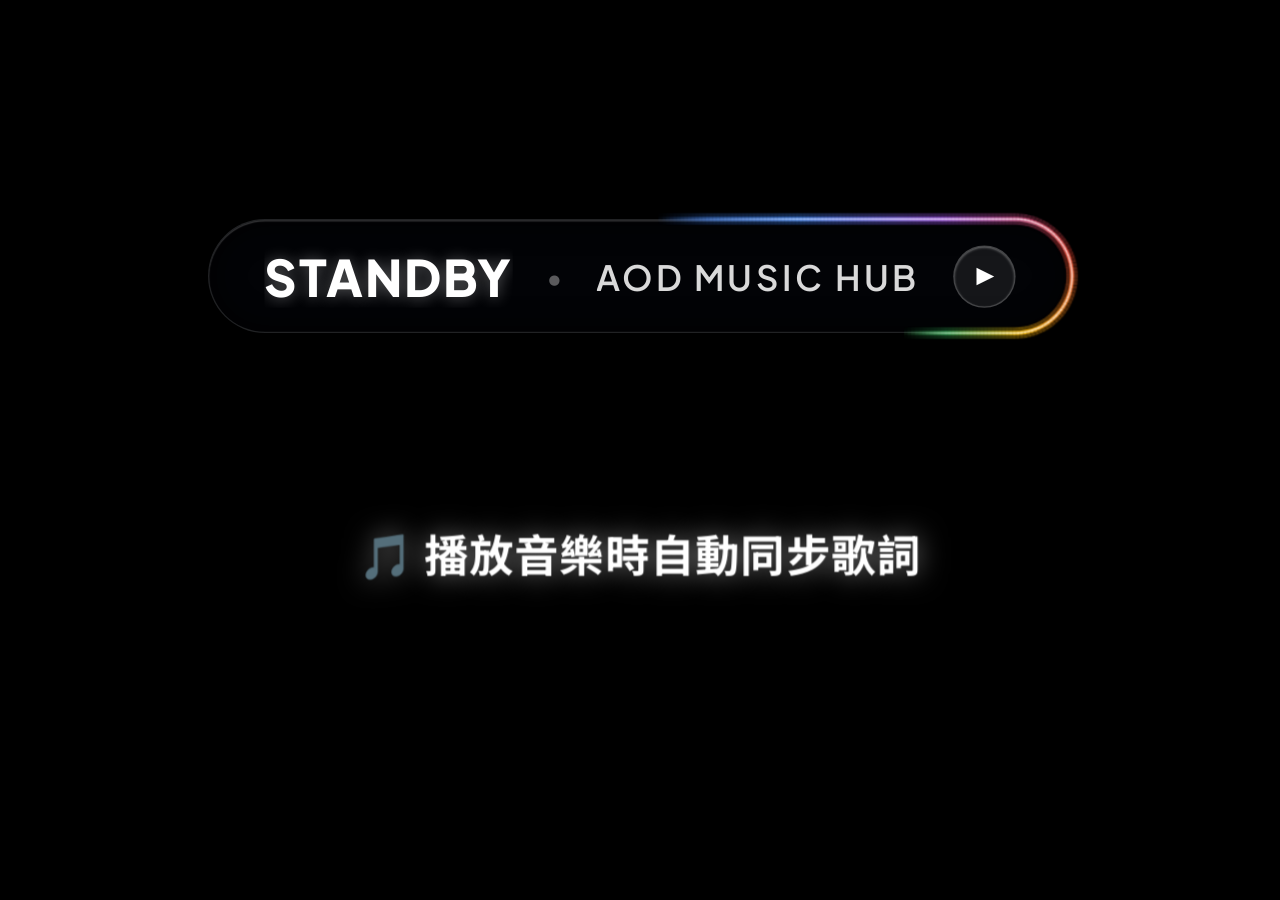
==== index.html @ 14600dde "feat(lively): release v1.0.0 音樂AOD電腦桌布視覺播放器 (Pristine Base Release)" ====
<!DOCTYPE html>
<html lang="zh-TW">
<head>
  <meta charset="UTF-8">
  <meta name="viewport" content="width=device-width, initial-scale=1.0">
  <title>Sci-Fi Dynamic Liquid Glass AOD Music Hub</title>
  
  <!-- CSS Stylesheet -->
  <link rel="stylesheet" href="css/style.css">

  <!-- Core Global Audio Listener (Declared globally for Lively Wallpaper) -->
  <script src="js/audio_listener.js"></script>
</head>
<body>

  <!-- Pure Pitch-Black Background Canvas Layer (0% GPU/CPU) -->
  <canvas id="bgCanvas"></canvas>

  <!-- Central AOD Hub -->
  <main class="liquid-aod-hub" id="centerHub">
    
    <!-- 🔮 3. Liquid Glass Capsule with Dynamic Moving Specular & Audio-Reactive Google Chroma Rim -->
    <div class="liquid-glass-capsule-wrapper" id="capsuleWrapper">
      <!-- 🌟 Constant-Perimeter-Arc-Length Google Chroma Canvas Rim (等弧長、等線速、羽化彗星光芒) -->
      <canvas class="rgb-aura-canvas" id="auraCanvas"></canvas>

      <!-- Core Deep Obsidian Sci-Fi Liquid Glass Capsule Pill -->
      <header class="liquid-glass-capsule" id="glassCapsule">
        <!-- 🌟 Dynamic Moving Specular Glass Sheen Sweep -->
        <div class="liquid-specular-beam" id="specularBeam"></div>

        <!-- Song Title -->
        <span class="capsule-title" id="trackTitle">STANDBY</span>
        
        <!-- Subtle Glass Divider -->
        <span class="capsule-divider">•</span>

        <!-- Artist Name -->
        <span class="capsule-artist" id="trackArtist">AOD MUSIC HUB</span>

        <!-- Play/Pause Status Symbol Badge (Pure Symbol, No Chinese Text) -->
        <div class="capsule-status-badge" id="playStatusBadge" title="播放狀態">
          <span class="status-icon" id="statusIcon">▶</span>
        </div>
      </header>
    </div>

    <!-- 🎵 4. Silky Continuous Conveyor Lyrics Viewport -->
    <section class="lyrics-viewport" id="lyricsViewport">
      <div class="lyrics-track" id="lyricsTrack">
        <div class="lyric-line is-active">🎵 播放音樂時自動同步歌詞</div>
      </div>
    </section>

  </main>

  <!-- JavaScript Modules -->
  <script src="js/color_thief.js"></script>
  <script src="js/background_fx.js"></script>
  <script src="js/lyrics_engine.js"></script>
  <script src="js/aura_beam.js"></script>
  <script src="js/app.js"></script>
</body>
</html>
---- css/style.css ----
@import url('https://fonts.googleapis.com/css2?family=Chakra+Petch:wght@500;700&family=Noto+Sans+TC:wght@400;500;700;900&family=Outfit:wght@400;600;700;800;900&family=Plus+Jakarta+Sans:wght@400;600;700;800&family=Rajdhani:wght@600;700;800&family=Space+Grotesk:wght@500;600;700;800&display=swap');

/* ==========================================================================
   1. Sci-Fi Liquid Glass AOD Design Tokens & Typography
   ========================================================================== */
:root {
  --bg-base: #000000;
  --text-primary: #ffffff;
  --text-secondary: rgba(255, 255, 255, 0.85);
  --text-muted: rgba(255, 255, 255, 0.45);
  --text-dim: rgba(255, 255, 255, 0.25);
  
  /* 🌟 Modern Geometric Tech Typography: Plus Jakarta Sans */
  --font-title: 'Plus Jakarta Sans', 'Noto Sans TC', sans-serif;
  --font-artist: 'Plus Jakarta Sans', sans-serif;
  --font-lyrics: 'Plus Jakarta Sans', 'Noto Sans TC', sans-serif;
  --font-mono: 'Space Grotesk', monospace;

  /* Google AI Open Trailing Arc Defaults (與 HTML 展示原型速度一致) */
  --flow-duration: 5.5s;
  --specular-duration: 6.0s;
  --rgb-opacity: 0.85;
  --rgb-blur: 10px;
}

/* Enable Houdini Angle Property for 100% Smooth Clockwise Arc Rotation */
@property --border-angle {
  syntax: "<angle>";
  inherits: true;
  initial-value: 0deg;
}

* {
  margin: 0;
  padding: 0;
  box-sizing: border-box;
  -webkit-font-smoothing: antialiased;
  -moz-osx-font-smoothing: grayscale;
}

body {
  background-color: var(--bg-base);
  color: var(--text-primary);
  overflow: hidden;
  width: 100vw;
  height: 100vh;
  display: flex;
  align-items: center;
  justify-content: center;
  user-select: none;
  font-family: var(--font-lyrics);
}

/* 1. Pure Pitch-Black Ambient Canvas Layer */
#bgCanvas {
  position: absolute;
  top: 0;
  left: 0;
  width: 100vw;
  height: 100vh;
  z-index: 1;
  pointer-events: none;
}

/* 2. Central Liquid Glass AOD Hub (以螢幕中心 1.2X 放大並微避開頂部工作列) */
.liquid-aod-hub {
  position: absolute;
  left: 50%;
  top: calc(50% + 36px);
  transform: translate(-50%, -50%) scale(1.2);
  transform-origin: center center;
  z-index: 10;
  width: 85%;
  max-width: 1400px;
  display: flex;
  flex-direction: column;
  align-items: center;
  justify-content: center;
  text-align: center;
  pointer-events: auto;
  background: transparent;
}

/* ==========================================================================
   3. 1.2X Enriched Deep Obsidian Liquid Glass Capsule with Open Chasing Arc
   ========================================================================== */
.liquid-glass-capsule-wrapper {
  position: relative;
  display: inline-flex;
  align-items: center;
  justify-content: center;
  margin-bottom: 50px;
  flex-shrink: 0;
  max-width: 95%;
  border-radius: 70px;
  background: transparent;
  padding: 0;
}

/* 🌟 Constant-Perimeter-Arc-Length Google Chroma Canvas (等弧長、等線速、毛邊羽化彗星) */
.rgb-aura-canvas {
  position: absolute;
  top: -24px;
  left: -24px;
  width: calc(100% + 48px);
  height: calc(100% + 48px);
  pointer-events: none;
  z-index: 4;
  will-change: transform;
}

/* 💎 1.2X Pure Liquid Obsidian Glass Capsule (純粹深邃透亮黑曜石液態玻璃) */
.liquid-glass-capsule {
  position: relative;
  z-index: 3;
  display: inline-flex;
  align-items: center;
  justify-content: center;
  gap: 28px;
  padding: 20px 46px; /* 1.2X scale */
  border-radius: 70px;
  background: rgba(3, 4, 7, 0.96);
  backdrop-filter: blur(28px) saturate(200%);
  -webkit-backdrop-filter: blur(28px) saturate(200%);
  border: 1px solid rgba(255, 255, 255, 0.12);
  box-shadow: 
    inset 0 1px 1px rgba(255, 255, 255, 0.20),
    inset 0 0 25px rgba(0, 0, 0, 0.95),
    0 16px 48px rgba(0, 0, 0, 0.95);
  flex-shrink: 0;
  max-width: 100%;
  overflow: hidden;
}

/* 🌟 Dynamic Moving Specular Sheen (絲滑液態光澤折射掃掠) */
.liquid-specular-beam {
  position: absolute;
  top: -60%;
  left: -60%;
  width: 50%;
  height: 220%;
  background: linear-gradient(
    65deg,
    transparent 0%,
    rgba(255, 255, 255, 0.0) 30%,
    rgba(255, 255, 255, 0.16) 50%,
    rgba(255, 255, 255, 0.0) 70%,
    transparent 100%
  );
  transform: rotate(22deg);
  animation: specularSweep 5.5s ease-in-out infinite;
  pointer-events: none;
  z-index: 1;
  will-change: transform, opacity;
}

@keyframes specularSweep {
  0% {
    transform: translateX(-120%) rotate(22deg);
    opacity: 0;
  }
  25% {
    opacity: 1;
  }
  75% {
    opacity: 1;
  }
  100% {
    transform: translateX(450%) rotate(22deg);
    opacity: 0;
  }
}

/* Song Title in Capsule (1.2X: 42px, 100% Rock-Solid, No Vibration) */
.capsule-title {
  font-family: var(--font-title);
  font-size: 42px;
  font-weight: 800;
  letter-spacing: 1.5px;
  color: #ffffff;
  white-space: nowrap;
  overflow: hidden;
  text-overflow: ellipsis;
  max-width: 680px;
  text-shadow: 0 1px 12px rgba(255, 255, 255, 0.35);
  position: relative;
  z-index: 2;
}

/* Glass Dot Divider */
.capsule-divider {
  color: rgba(255, 255, 255, 0.35);
  font-size: 26px;
  position: relative;
  z-index: 2;
}

/* Artist Name in Capsule (1.2X: 29px, 100% Rock-Solid, No Vibration) */
.capsule-artist {
  font-family: var(--font-artist);
  font-size: 29px;
  font-weight: 600;
  letter-spacing: 2.8px;
  color: rgba(255, 255, 255, 0.85);
  text-transform: uppercase;
  white-space: nowrap;
  overflow: hidden;
  text-overflow: ellipsis;
  max-width: 440px;
  position: relative;
  z-index: 2;
}

/* 1.2X Pure Symbol Status Badge (No Chinese Words) */
.capsule-status-badge {
  position: relative;
  z-index: 2;
  display: inline-flex;
  align-items: center;
  justify-content: center;
  width: 52px;
  height: 52px;
  border-radius: 50%;
  background: rgba(255, 255, 255, 0.08);
  border: 1px solid rgba(255, 255, 255, 0.20);
  box-shadow: inset 0 1px 2px rgba(255, 255, 255, 0.35);
  color: #ffffff;
  transition: all 0.3s ease;
  flex-shrink: 0;
}

.capsule-status-badge.playing {
  background: rgba(255, 255, 255, 0.16);
  border-color: rgba(255, 255, 255, 0.45);
  box-shadow: 0 0 16px rgba(255, 255, 255, 0.25), inset 0 1px 2px rgba(255, 255, 255, 0.5);
}

.capsule-status-badge.paused {
  background: rgba(255, 255, 255, 0.04);
  border-color: rgba(255, 255, 255, 0.12);
  color: rgba(255, 255, 255, 0.6);
}

.status-icon {
  font-size: 19px;
  line-height: 1;
  display: flex;
  align-items: center;
  justify-content: center;
}

/* ==========================================================================
   4. Rock-Solid Optical Depth-of-Field 3-Line Lyrics (Zero Shaking / Zero Flickering)
   ========================================================================== */
.lyrics-viewport {
  position: relative;
  width: 100%;
  max-width: 1600px;
  height: 300px;
  overflow: hidden;
  display: flex;
  align-items: center;
  justify-content: center;
  background: transparent;
}

/* Moving Track Container (Hardware Accelerated GPU Motion) */
.lyrics-track {
  position: absolute;
  top: 0;
  left: 0;
  width: 100%;
  display: flex;
  flex-direction: column;
  align-items: center;
  justify-content: flex-start;
  gap: 16px;
  transition: transform 0.48s cubic-bezier(0.16, 1, 0.3, 1);
  will-change: transform;
}

/* Individual Continuous Lyric Line (0.8X 精簡縮小版：保持膠囊醒目，歌詞精緻易讀) */
.lyric-line {
  width: 100%;
  min-height: 48px;
  display: flex;
  align-items: center;
  justify-content: center;
  text-align: center;
  font-family: var(--font-lyrics);
  white-space: normal;
  word-break: keep-all;
  overflow-wrap: break-word;
  line-height: 1.32;
  cursor: pointer;
  
  /* 🚀 2K 144Hz Dedicated GPU Hardware Compositing Layer */
  -webkit-backface-visibility: hidden;
  backface-visibility: hidden;
  -webkit-perspective: 1000;
  perspective: 1000;
  will-change: transform, opacity, filter;
  
  /* 0.8X Base Font Size (22px ~ 35px) */
  font-size: clamp(22px, 2.5vw, 35px);
  font-weight: 700;
  letter-spacing: 0.8px;
  
  /* Default: Far-distance faded & blurred */
  opacity: 0.08;
  filter: blur(6px);
  transform: translateZ(0) scale(0.75);
  transform-origin: center center;
  color: rgba(255, 255, 255, 0.3);
  transition: opacity 0.45s ease, filter 0.45s ease, transform 0.45s ease, color 0.45s ease;
}

/* 上一句 (Prev Line: 柔和中度景深虛化、零晃動、零閃爍) */
.lyric-line.is-prev {
  opacity: 0.38;
  filter: blur(3.0px);
  transform: translateZ(0) scale(0.85);
  color: rgba(255, 255, 255, 0.45);
}

/* 當前句 (Active Line: 居中 1.15X 聚焦放大、清晰高光、零抖動) */
.lyric-line.is-active {
  opacity: 1;
  filter: blur(0px);
  transform: translateZ(0) scale(1.15);
  color: #ffffff;
  text-shadow: 0 0 20px rgba(255, 255, 255, 0.5);
}

/* 下一句 (Next Line: 柔和中度景深虛化、零晃動、零閃爍) */
.lyric-line.is-next {
  opacity: 0.38;
  filter: blur(3.0px);
  transform: translateZ(0) scale(0.85);
  color: rgba(255, 255, 255, 0.45);
}

/* 懸浮時取消虛化 */
.lyric-line:hover {
  opacity: 0.9;
  filter: blur(0px);
}

/* 🌌 結尾尾奏完全淡出（100% 純黑無殘影） */
.lyric-line.is-outro-faded {
  opacity: 0 !important;
  filter: none !important;
  pointer-events: none !important;
  transform: translateZ(0) scale(0.7) !important;
  transition: opacity 0.8s ease, filter 0.8s ease, transform 0.8s ease !important;
}
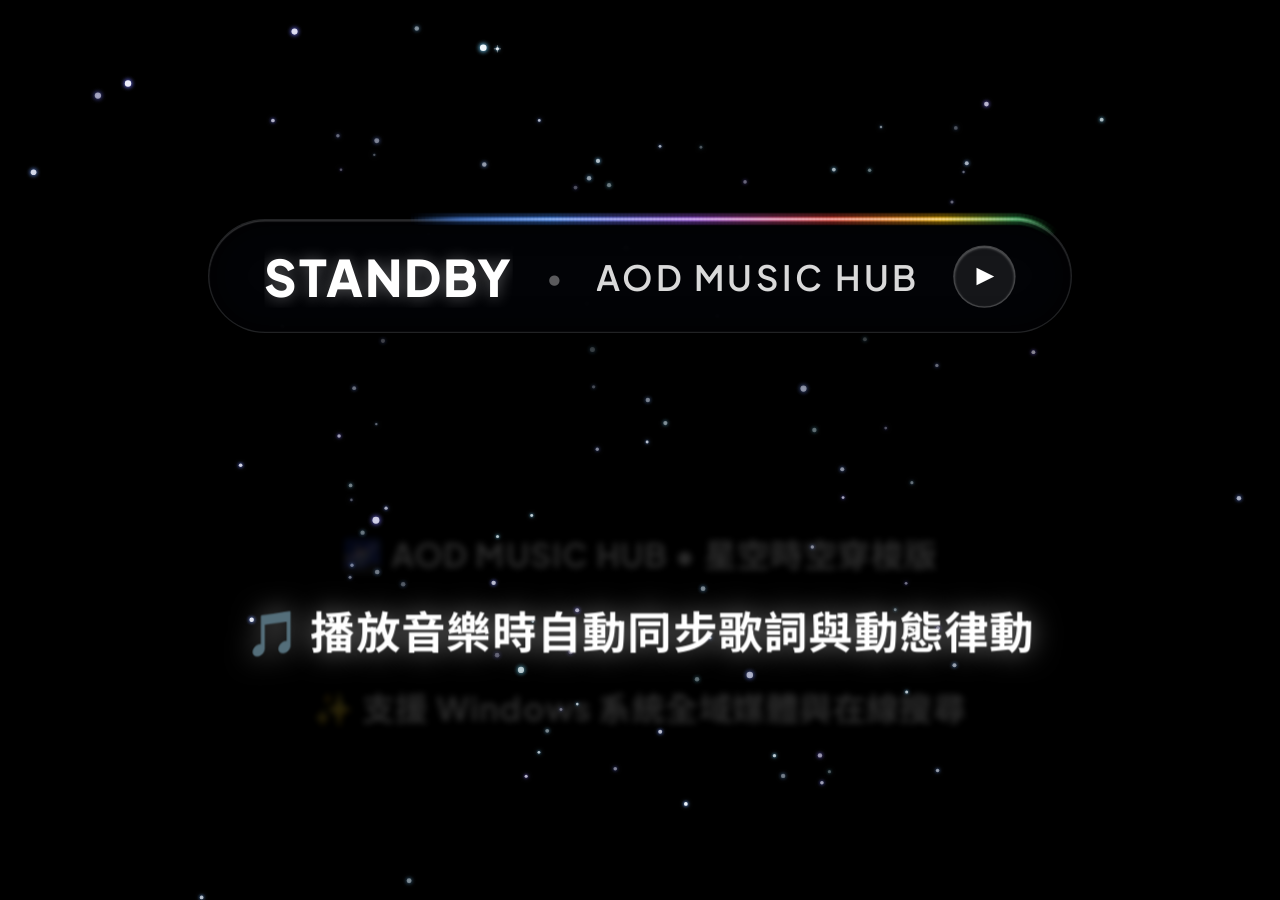
==== commit 83a57a15: "feat(lively): release v1.1.0 音樂AOD電腦桌布視覺播放器 (星空曲速版 & 3行光學景深歌詞增強)" ====
--- a/index.html
+++ b/index.html
@@ -48,7 +48,9 @@
     <!-- 🎵 4. Silky Continuous Conveyor Lyrics Viewport -->
     <section class="lyrics-viewport" id="lyricsViewport">
       <div class="lyrics-track" id="lyricsTrack">
-        <div class="lyric-line is-active">🎵 播放音樂時自動同步歌詞</div>
+        <div class="lyric-line is-prev">🌌 AOD MUSIC HUB • 星空時空穿梭版</div>
+        <div class="lyric-line is-active">🎵 播放音樂時自動同步歌詞與動態律動</div>
+        <div class="lyric-line is-next">✨ 支援 Windows 系統全域媒體與在線搜尋</div>
       </div>
     </section>
 
@@ -56,7 +58,7 @@
 
   <!-- JavaScript Modules -->
   <script src="js/color_thief.js"></script>
-  <script src="js/background_fx.js"></script>
+  <script src="js/starfield_engine.js"></script>
   <script src="js/lyrics_engine.js"></script>
   <script src="js/aura_beam.js"></script>
   <script src="js/app.js"></script>
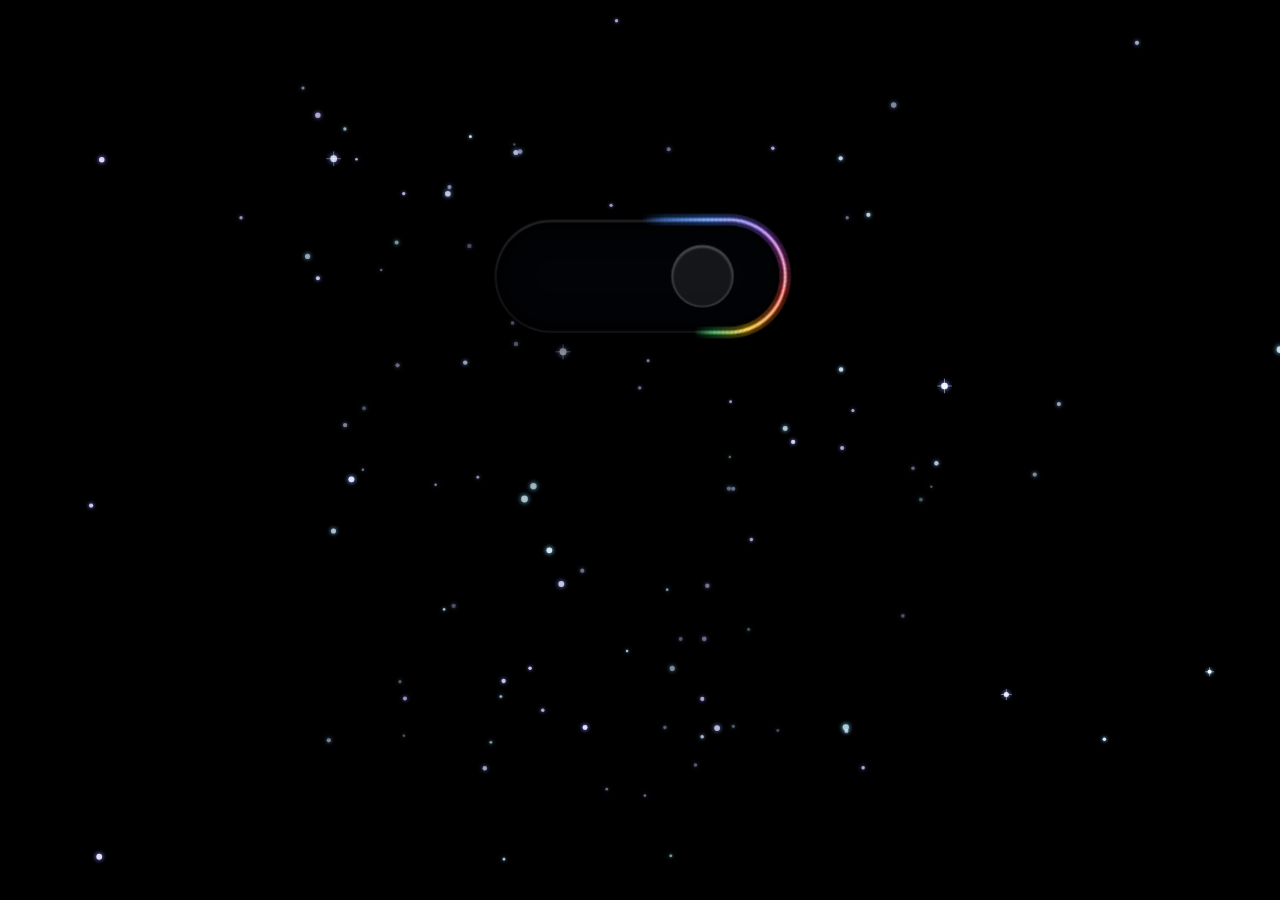
==== commit c7a18597: "release(mobile): v1.2.0 vivo release with single-line pure white dynamic glide, zero-rebound top anc" ====
--- a/index.html
+++ b/index.html
@@ -29,14 +29,18 @@
         <!-- 🌟 Dynamic Moving Specular Glass Sheen Sweep -->
         <div class="liquid-specular-beam" id="specularBeam"></div>
 
-        <!-- Song Title -->
-        <span class="capsule-title" id="trackTitle">STANDBY</span>
+        <!-- Song Title with True Clipping Window -->
+        <div class="capsule-title-wrapper" id="titleWrapper">
+          <span class="capsule-title" id="trackTitle"></span>
+        </div>
         
         <!-- Subtle Glass Divider -->
-        <span class="capsule-divider">•</span>
+        <span class="capsule-divider" id="capsuleDivider">•</span>
 
-        <!-- Artist Name -->
-        <span class="capsule-artist" id="trackArtist">AOD MUSIC HUB</span>
+        <!-- Artist Name with True Clipping Window -->
+        <div class="capsule-artist-wrapper" id="artistWrapper">
+          <span class="capsule-artist" id="trackArtist"></span>
+        </div>
 
         <!-- Play/Pause Status Symbol Badge (Pure Symbol, No Chinese Text) -->
         <div class="capsule-status-badge" id="playStatusBadge" title="播放狀態">
@@ -47,11 +51,7 @@
 
     <!-- 🎵 4. Silky Continuous Conveyor Lyrics Viewport -->
     <section class="lyrics-viewport" id="lyricsViewport">
-      <div class="lyrics-track" id="lyricsTrack">
-        <div class="lyric-line is-prev">🌌 AOD MUSIC HUB • 星空時空穿梭版</div>
-        <div class="lyric-line is-active">🎵 播放音樂時自動同步歌詞與動態律動</div>
-        <div class="lyric-line is-next">✨ 支援 Windows 系統全域媒體與在線搜尋</div>
-      </div>
+      <div class="lyrics-track" id="lyricsTrack"></div>
     </section>
 
   </main>
--- a/css/style.css
+++ b/css/style.css
@@ -112,12 +112,13 @@
 /* 💎 1.2X Pure Liquid Obsidian Glass Capsule (純粹深邃透亮黑曜石液態玻璃) */
 .liquid-glass-capsule {
   position: relative;
-  z-index: 3;
+  z-index: 2;
   display: inline-flex;
   align-items: center;
   justify-content: center;
-  gap: 28px;
-  padding: 20px 46px; /* 1.2X scale */
+  gap: 22px;
+  min-height: 92px;
+  padding: 20px 42px; /* 1.2X scale */
   border-radius: 70px;
   background: rgba(3, 4, 7, 0.96);
   backdrop-filter: blur(28px) saturate(200%);
@@ -130,6 +131,7 @@
   flex-shrink: 0;
   max-width: 100%;
   overflow: hidden;
+  transition: all 0.35s cubic-bezier(0.16, 1, 0.3, 1);
 }
 
 /* 🌟 Dynamic Moving Specular Sheen (絲滑液態光澤折射掃掠) */
@@ -171,20 +173,66 @@
   }
 }
 
-/* Song Title in Capsule (1.2X: 42px, 100% Rock-Solid, No Vibration) */
+/* Title Wrapper (True Clipping Window for Smooth Marquee) */
+.capsule-title-wrapper {
+  max-width: 620px;
+  overflow: hidden;
+  display: inline-flex;
+  align-items: center;
+  justify-content: center;
+  position: relative;
+  z-index: 2;
+  flex-shrink: 1;
+}
+
+/* Song Title in Capsule (1.2X: 42px, 100% Rock-Solid with Smooth Auto-Marquee) */
 .capsule-title {
   font-family: var(--font-title);
   font-size: 42px;
   font-weight: 800;
-  letter-spacing: 1.5px;
+  letter-spacing: 2.2px;
   color: #ffffff;
   white-space: nowrap;
-  overflow: hidden;
-  text-overflow: ellipsis;
-  max-width: 680px;
   text-shadow: 0 1px 12px rgba(255, 255, 255, 0.35);
   position: relative;
   z-index: 2;
+  display: inline-block;
+  vertical-align: middle;
+  padding: 0 4px;
+  will-change: transform, opacity;
+  transition: opacity 0.3s ease;
+}
+
+/* 🌟 嚴格由右向左（Right-to-Left）單向無限循環跑馬燈（絕不逆向回滾、無縫循環播放） */
+.capsule-title.is-marquee {
+  animation: titleMarquee var(--marquee-duration, 14s) ease-in-out infinite !important;
+}
+
+@keyframes titleMarquee {
+  0% {
+    transform: translateX(0);
+    opacity: 1;
+  }
+  12% {
+    transform: translateX(0);
+    opacity: 1;
+  }
+  82% {
+    transform: translateX(var(--marquee-distance, -100px));
+    opacity: 1;
+  }
+  92% {
+    transform: translateX(var(--marquee-distance, -100px));
+    opacity: 0;
+  }
+  93% {
+    transform: translateX(0);
+    opacity: 0;
+  }
+  100% {
+    transform: translateX(0);
+    opacity: 1;
+  }
 }
 
 /* Glass Dot Divider */
@@ -193,6 +241,20 @@
   font-size: 26px;
   position: relative;
   z-index: 2;
+  margin: 0 4px;
+  transition: opacity 0.3s ease;
+}
+
+/* Artist Wrapper */
+.capsule-artist-wrapper {
+  max-width: 420px;
+  overflow: hidden;
+  display: inline-flex;
+  align-items: center;
+  justify-content: center;
+  position: relative;
+  z-index: 2;
+  flex-shrink: 1;
 }
 
 /* Artist Name in Capsule (1.2X: 29px, 100% Rock-Solid, No Vibration) */
@@ -204,11 +266,11 @@
   color: rgba(255, 255, 255, 0.85);
   text-transform: uppercase;
   white-space: nowrap;
-  overflow: hidden;
-  text-overflow: ellipsis;
-  max-width: 440px;
-  position: relative;
-  z-index: 2;
+  position: relative;
+  z-index: 2;
+  display: inline-block;
+  padding: 0 4px;
+  transition: opacity 0.3s ease;
 }
 
 /* 1.2X Pure Symbol Status Badge (No Chinese Words) */
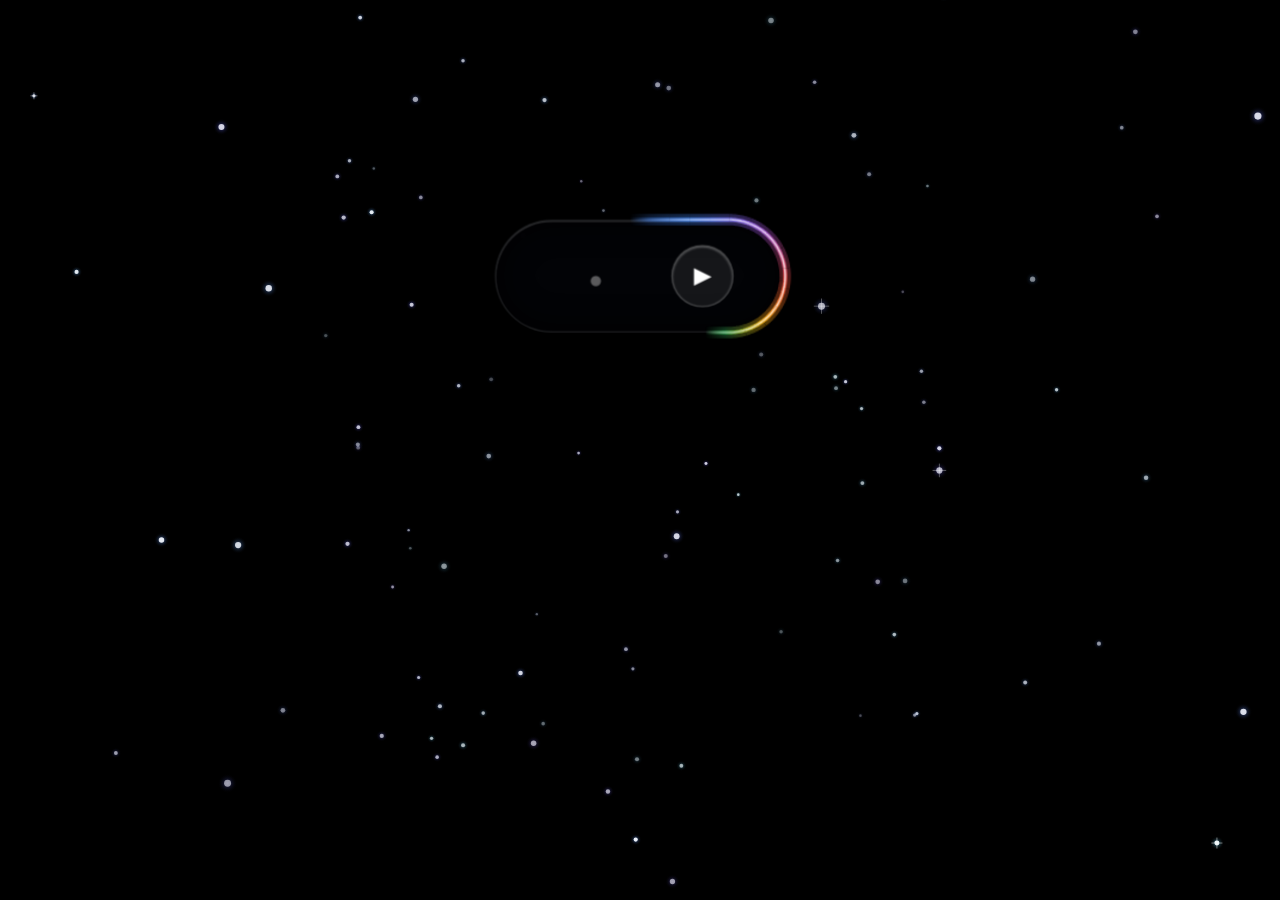
==== commit afecc3b9: "feat(pc): release v1.3.1 - 92% draw call batching, zero GC pooling & deep modular PlaybackSession" ====
--- a/index.html
+++ b/index.html
@@ -57,7 +57,7 @@
   </main>
 
   <!-- JavaScript Modules -->
-  <script src="js/color_thief.js"></script>
+  <script src="js/playback_session.js"></script>
   <script src="js/starfield_engine.js"></script>
   <script src="js/lyrics_engine.js"></script>
   <script src="js/aura_beam.js"></script>
